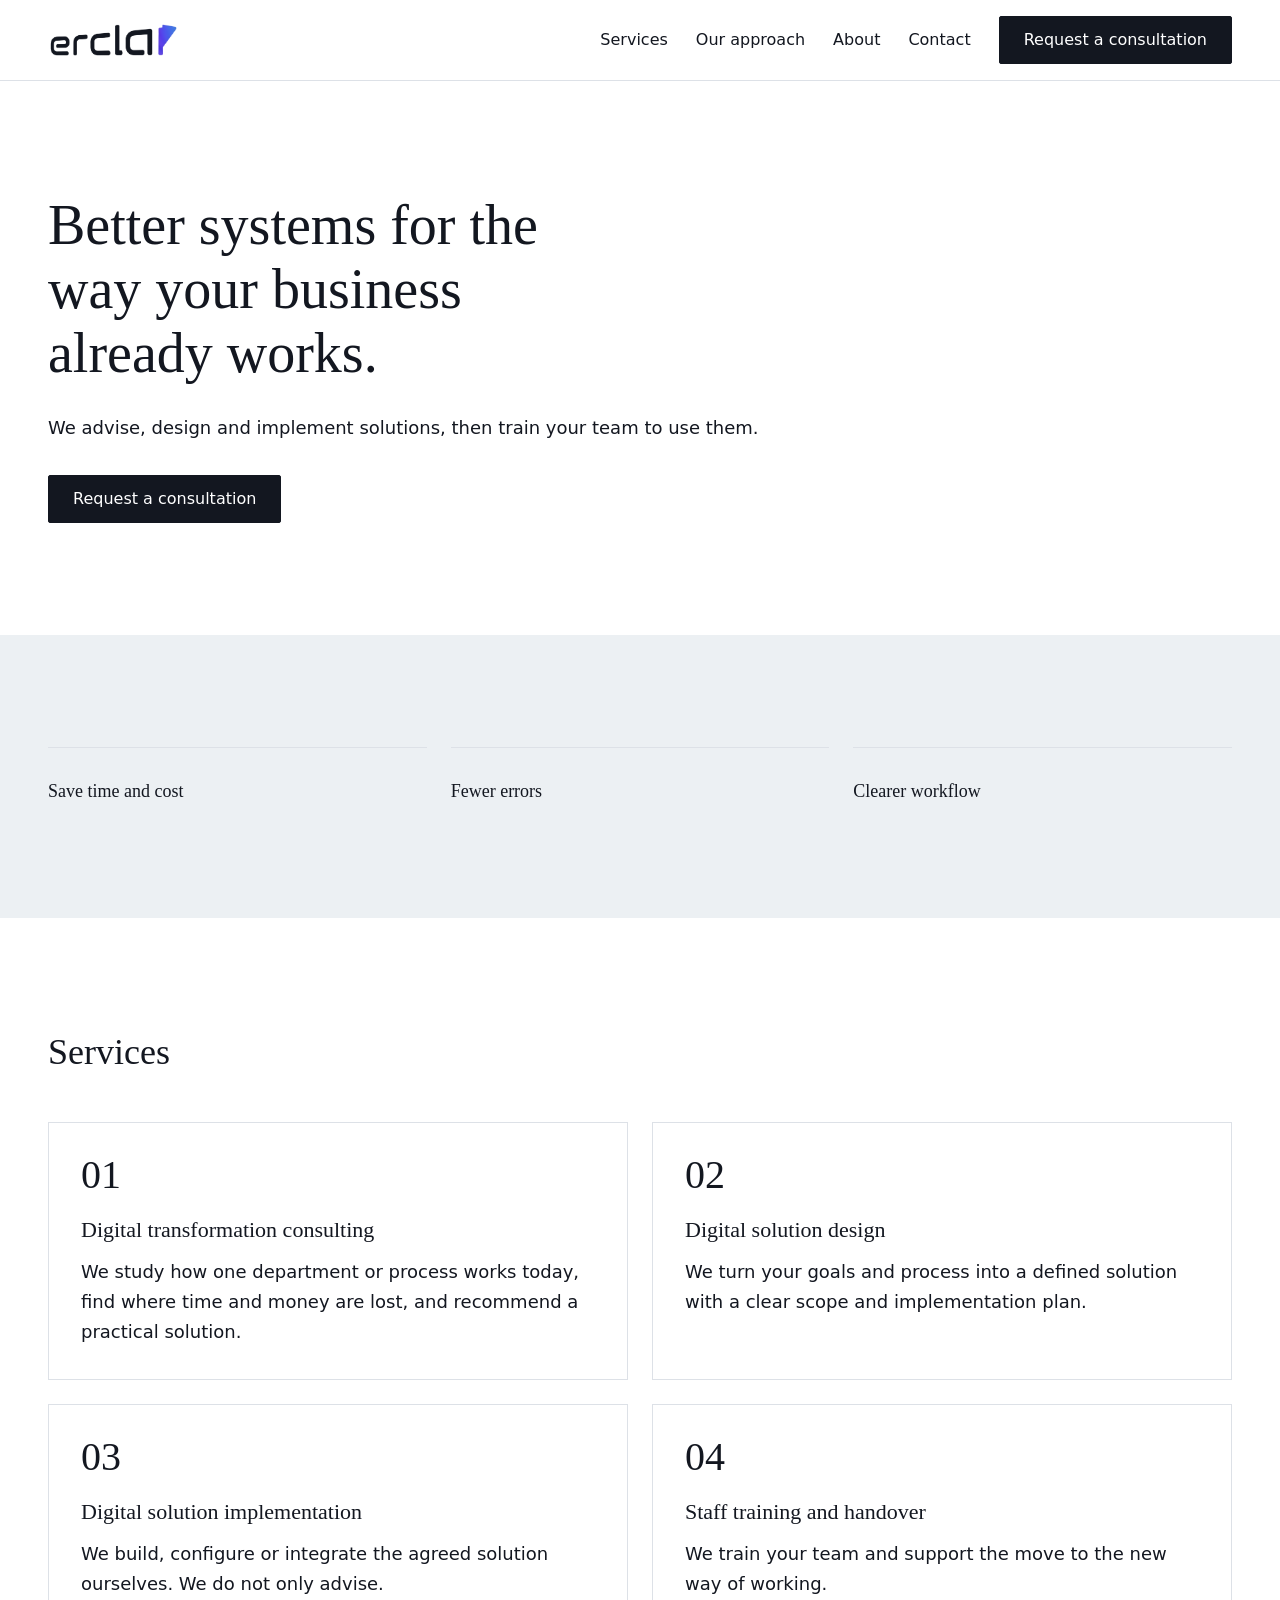
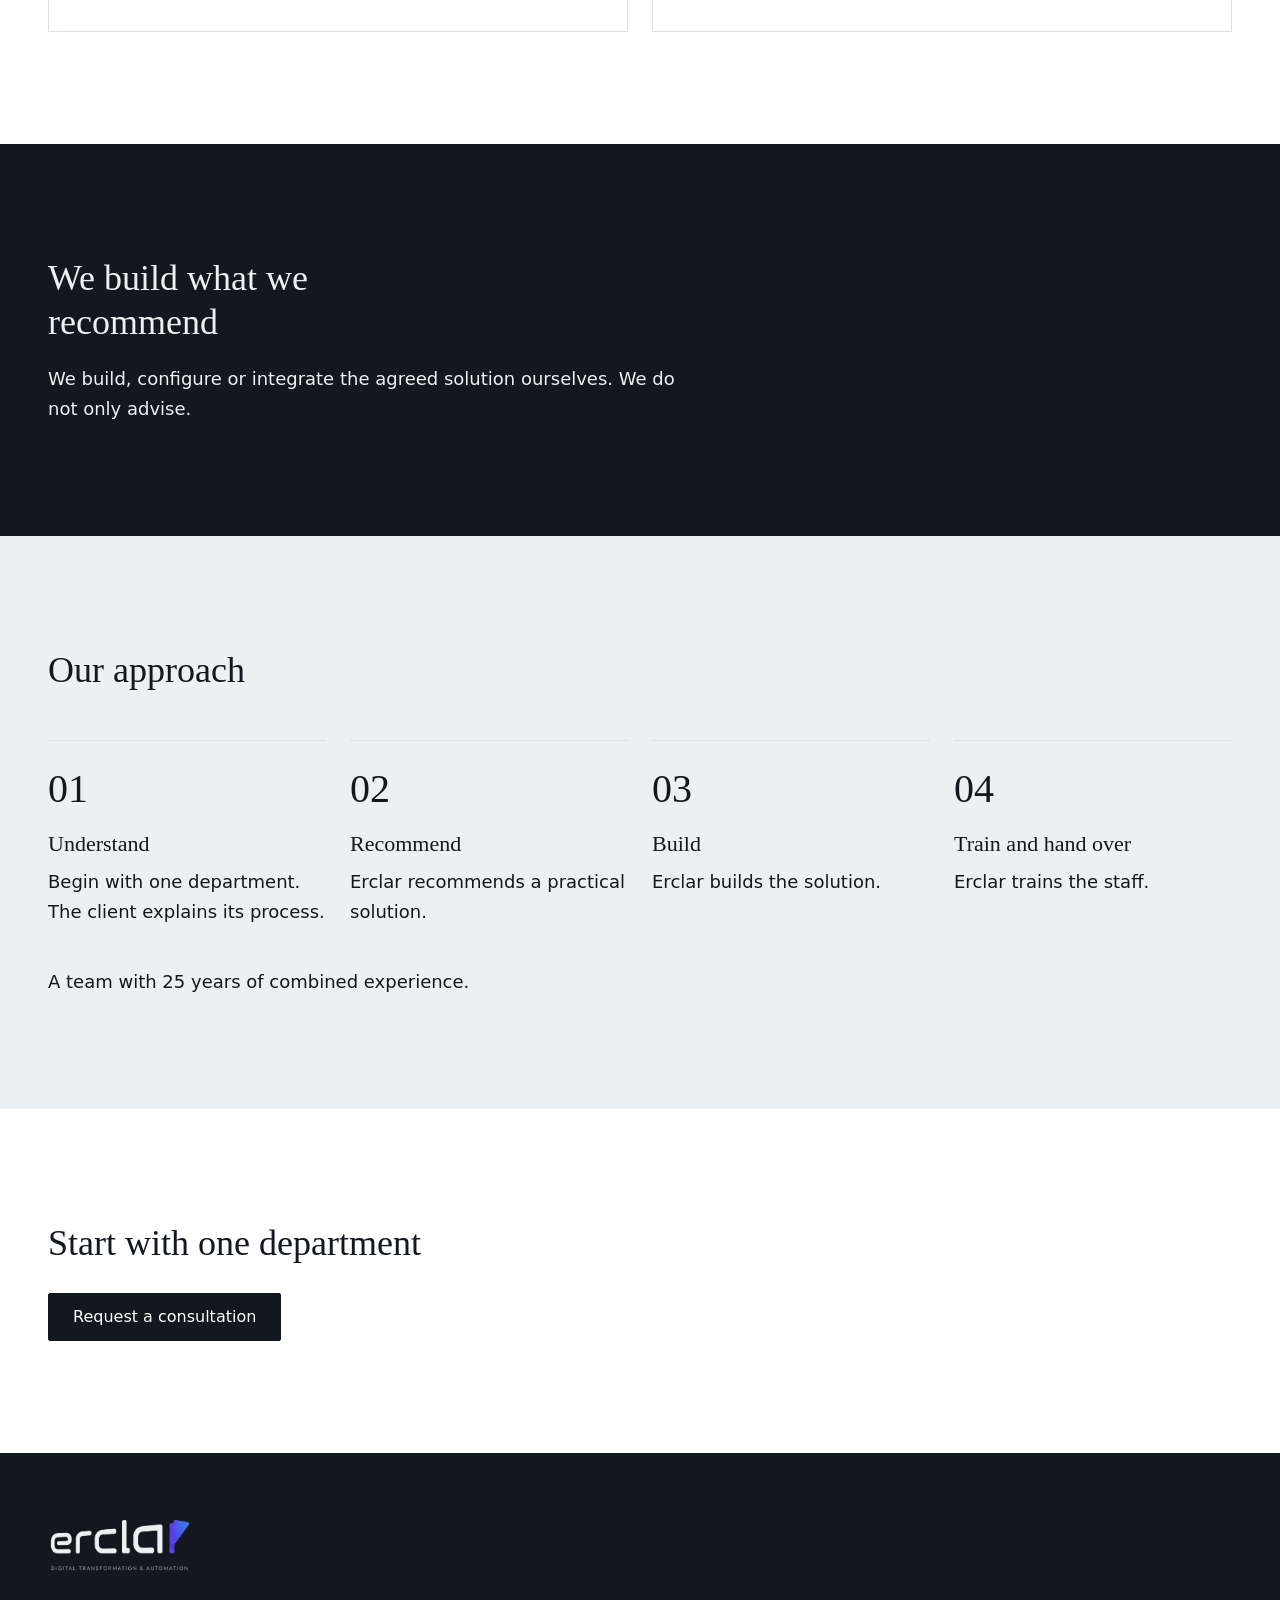
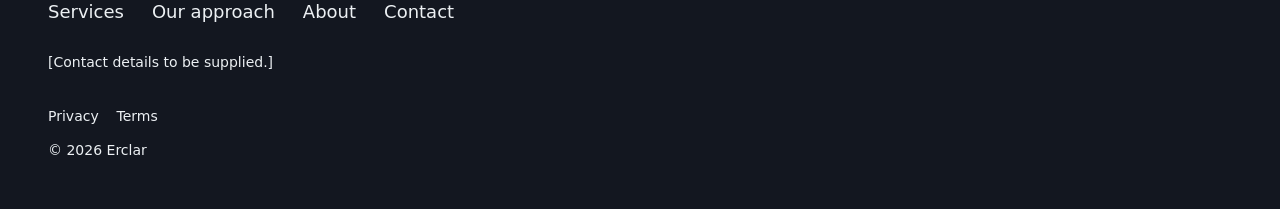
==== index.html @ d5913cd1 "Add files via upload" ====
<!DOCTYPE html>
<html lang="en">
<head>
<meta charset="utf-8">
<meta name="viewport" content="width=device-width, initial-scale=1">
<title>Erclar | Digital transformation</title>
<!-- PENDING: description wording is adapted from brief section 1. Vivian to approve. -->
<meta name="description" content="We advise, design and implement solutions, then train your team to use them.">
<link rel="icon" type="image/png" href="logos/erclar-symbol-on-light.png">
<link rel="stylesheet" href="styles.css">
</head>
<body>
<a class="skip" href="#main">Skip to content</a>

<header class="top">
  <div class="wrap">
    <a href="index.html"><img src="logos/erclar-logo-on-light.png" alt="Erclar"></a>
    <nav aria-label="Main">
      <a href="services.html">Services</a>
      <a href="approach.html">Our approach</a>
      <a href="about.html">About</a>
      <a href="contact.html">Contact</a>
      <a class="btn" href="contact.html">Request a consultation</a>
    </nav>
  </div>
</header>

<main id="main">

<section class="hero">
  <div class="wrap">
    <!-- PENDING APPROVAL: headline is draft option 1 from brief section 4. -->
    <h1>Better systems for the way your business already works.</h1>
    <!-- PENDING APPROVAL: supporting sentence adapted from brief section 1 (no copy supplied). -->
    <p>We advise, design and implement solutions, then train your team to use them.</p>
    <a class="btn" href="contact.html">Request a consultation</a>
  </div>
</section>

<section class="sec mist" aria-label="Benefits">
  <div class="wrap g12">
    <div class="stmt d4"><h2 class="t3">Save time and cost</h2></div>
    <div class="stmt d4"><h2 class="t3">Fewer errors</h2></div>
    <div class="stmt d4"><h2 class="t3">Clearer workflow</h2></div>
  </div>
</section>

<section class="sec" aria-labelledby="services-h">
  <div class="wrap">
    <h2 id="services-h">Services</h2>
    <div class="g12 rows cards">
      <article class="card t6 d6"><span class="num">01</span><h3>Digital transformation consulting</h3><p>We study how one department or process works today, find where time and money are lost, and recommend a practical solution.</p></article>
      <article class="card t6 d6"><span class="num">02</span><h3>Digital solution design</h3><p>We turn your goals and process into a defined solution with a clear scope and implementation plan.</p></article>
      <article class="card t6 d6"><span class="num">03</span><h3>Digital solution implementation</h3><p>We build, configure or integrate the agreed solution ourselves. We do not only advise.</p></article>
      <article class="card t6 d6"><span class="num">04</span><h3>Staff training and handover</h3><p>We train your team and support the move to the new way of working.</p></article>
    </div>
  </div>
</section>

<section class="sec dark band" aria-labelledby="build-h">
  <div class="wrap">
    <h2 id="build-h">We build what we recommend</h2>
    <p>We build, configure or integrate the agreed solution ourselves. We do not only advise.</p>
  </div>
</section>

<section class="sec mist" aria-labelledby="approach-h">
  <div class="wrap">
    <h2 id="approach-h">Our approach</h2>
    <!-- PENDING APPROVAL: step lines adapted from brief section 4 ("How Erclar works"). -->
    <div class="g12 steps">
      <div class="step t6 d3"><span class="num">01</span><h3>Understand</h3><p>Begin with one department. The client explains its process.</p></div>
      <div class="step t6 d3"><span class="num">02</span><h3>Recommend</h3><p>Erclar recommends a practical solution.</p></div>
      <div class="step t6 d3"><span class="num">03</span><h3>Build</h3><p>Erclar builds the solution.</p></div>
      <div class="step t6 d3"><span class="num">04</span><h3>Train and hand over</h3><p>Erclar trains the staff.</p></div>
    </div>
    <!-- PENDING VIVIAN'S CONFIRMATION (brief sections 3 and 9): draft uses the "combined" form.
         Alternative allowed form: "Our team averages 25 years of experience". Never state it as the company's age. -->
    <p class="team">A team with 25 years of combined experience.</p>
  </div>
</section>

<section class="sec" aria-labelledby="cta-h">
  <div class="wrap">
    <h2 id="cta-h" style="margin-bottom:28px">Start with one department</h2>
    <a class="btn" href="contact.html">Request a consultation</a>
  </div>
</section>

</main>

<footer class="foot">
  <div class="wrap">
    <img src="logos/erclar-logo-with-tagline-on-dark.png" alt="Erclar">
    <nav aria-label="Footer">
      <a href="services.html">Services</a>
      <a href="approach.html">Our approach</a>
      <a href="about.html">About</a>
      <a href="contact.html">Contact</a>
    </nav>
    <p class="small">[Contact details to be supplied.]</p>
    <div class="legal small">
      <a href="privacy.html">Privacy</a> &nbsp;&nbsp; <a href="terms.html">Terms</a>
      <p style="margin-top:12px">&copy; 2026 Erclar</p>
    </div>
  </div>
</footer>

</body>
</html>
---- styles.css ----
/* Erclar website. Controlling document: Website Design Brief, 17 Oct 2026.
   Fonts are self-hosted: place the two font files in /fonts (pending dependency): .woff2 preferred, .ttf accepted.
   Breakpoint: the brief gives no pixel breakpoint. 900px is an assumption. */
@font-face{font-family:"Source Serif 4";src:url("fonts/SourceSerif4-Variable.woff2") format("woff2"),url("fonts/SourceSerif4-Variable.ttf") format("truetype");font-weight:200 900;font-display:swap}
@font-face{font-family:"Inter";src:url("fonts/Inter-Variable.woff2") format("woff2"),url("fonts/Inter-Variable.ttf") format("truetype");font-weight:100 900;font-display:swap}

:root{
  --white:#FFFFFF;--navy:#131720;--mist:#ECF0F3;--violet:#5C44E8;--line:#DDE1E7;
  --serif:"Source Serif 4",Georgia,"Times New Roman",serif;
  --sans:"Inter",system-ui,-apple-system,"Segoe UI",Arial,sans-serif;
  --margin:24px;--space:64px;--gutter:24px;
}
@media(min-width:900px){:root{--margin:48px;--space:112px}}

*{box-sizing:border-box}
body{margin:0;background:var(--white);color:var(--navy);font:400 17px/28px var(--sans)}
@media(min-width:900px){body{font-size:18px;line-height:30px}}
img{max-width:100%;display:block}
a{color:var(--violet)}
:focus-visible{outline:2px solid var(--violet);outline-offset:2px}
.dark :focus-visible,.foot :focus-visible{outline-color:#fff}
.skip{position:absolute;left:-999px;top:8px;background:var(--navy);color:#fff;padding:12px 16px}
.skip:focus{left:8px;z-index:10}

/* 1200px content width plus side margins */
.wrap{max-width:calc(1200px + 2*var(--margin));margin:0 auto;padding:0 var(--margin)}
.sec{padding:var(--space) 0}
.mist{background:var(--mist)}
.dark{background:var(--navy);color:var(--mist)}

h1,h2,h3,.t3{font-family:var(--serif);font-weight:400;margin:0;color:inherit}
h1{font-size:36px;line-height:44px}
h2{font-size:28px;line-height:36px}
h3,.t3{font-size:20px;line-height:28px}
@media(min-width:900px){h1{font-size:56px;line-height:64px}h2{font-size:36px;line-height:44px}h3,.t3{font-size:22px;line-height:30px}}
p{margin:0 0 16px;max-width:68ch}
.eyebrow{font:500 12px/20px var(--sans);letter-spacing:.16em;text-transform:uppercase;margin:0 0 20px}
@media(min-width:900px){.eyebrow{font-size:13px}}
.small{font-size:14px;line-height:22px}

/* Buttons: navy fill, white text, Inter Medium 16px, 48px high, 2px radius, violet on hover */
.btn{display:inline-flex;align-items:center;justify-content:center;height:48px;padding:0 24px;border-radius:2px;
  font:500 16px/1 var(--sans);text-decoration:none;background:var(--navy);color:#fff;border:1px solid var(--navy);
  transition:background-color .15s,border-color .15s}
.btn:hover{background:var(--violet);border-color:var(--violet)}
.btn.alt{background:transparent;color:var(--navy)}
.btn.alt:hover{border-color:var(--violet);color:var(--violet)}

/* Header */
.top{background:var(--white);border-bottom:1px solid var(--line)}
.top .wrap{display:flex;flex-wrap:wrap;align-items:center;justify-content:space-between;gap:12px 32px;padding-top:16px;padding-bottom:16px}
.top img{height:36px;width:auto}
.top nav{display:flex;flex-wrap:wrap;gap:8px 28px;align-items:center}
.top nav a:not(.btn){color:var(--navy);text-decoration:none;font:500 16px/24px var(--sans);padding:8px 0;transition:color .15s}
.top nav a:not(.btn):hover{color:var(--violet)}
@media(max-width:899px){.top nav{order:3;width:100%}}

/* Twelve column grid */
.g12{display:grid;grid-template-columns:repeat(12,minmax(0,1fr));column-gap:var(--gutter)}
.g12>*{grid-column:span 12}
@media(min-width:700px){.g12>.t6{grid-column:span 6}}
@media(min-width:900px){.g12>.d3{grid-column:span 3}.g12>.d4{grid-column:span 4}.g12>.d6{grid-column:span 6}}
.g12.rows{row-gap:var(--gutter)}

.hero{padding:var(--space) 0}
.hero h1{max-width:18ch;margin-bottom:28px}
.hero p{margin-bottom:32px}

.stmt{padding:28px 0 0;border-top:1px solid var(--line)}
.stmt h2{font-size:inherit}
.cards{margin-top:48px}
.card{background:var(--white);border:1px solid var(--line);padding:32px}
.card .num,.step .num{font:400 40px/1 var(--serif);display:block;margin-bottom:20px}
.card h3{margin-bottom:12px}
.card p{margin:0}
.steps{margin-top:48px}
.step{padding:28px 0 0;border-top:1px solid var(--line)}
.step h3{margin-bottom:8px}
.step p{margin:0}
.band h2{max-width:20ch;margin-bottom:20px}
.band p{max-width:56ch;margin:0}
.note{opacity:.7;margin-top:40px}
.team{margin:40px 0 0}

.foot{background:var(--navy);color:var(--mist);padding:64px 0 32px}
.foot img{height:56px;width:auto;margin-bottom:24px}
.foot nav{display:flex;flex-wrap:wrap;gap:8px 28px;margin-bottom:24px}
.foot a{color:var(--mist);text-decoration:none;transition:color .15s}
.foot a:hover{color:#fff;text-decoration:underline}
.foot p{max-width:none}
.foot .legal{margin-top:32px}

/* Quiet motion: one fade on load, 300ms. All motion off for reduced-motion visitors. */
@keyframes fade{from{opacity:0}to{opacity:1}}
main{animation:fade .3s ease-out both}
@media(prefers-reduced-motion:reduce){main{animation:none}*{transition:none!important}}
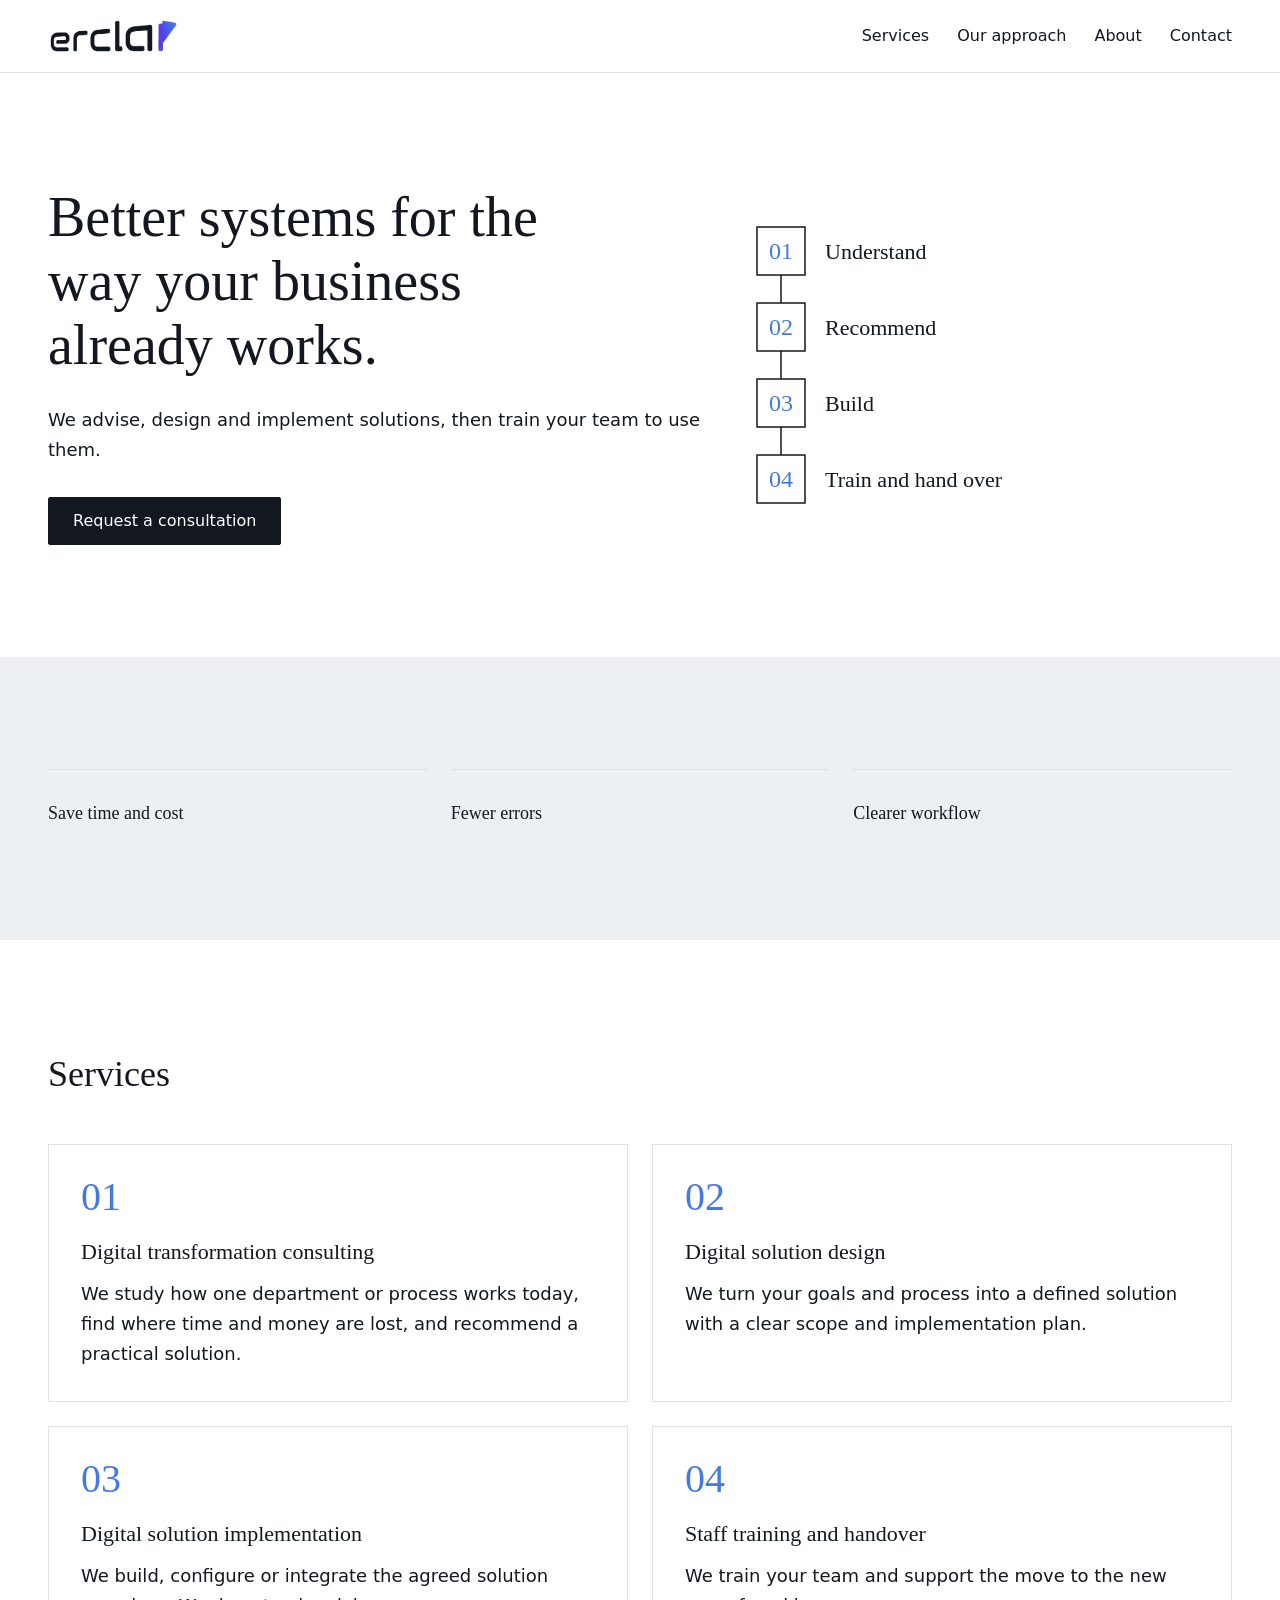
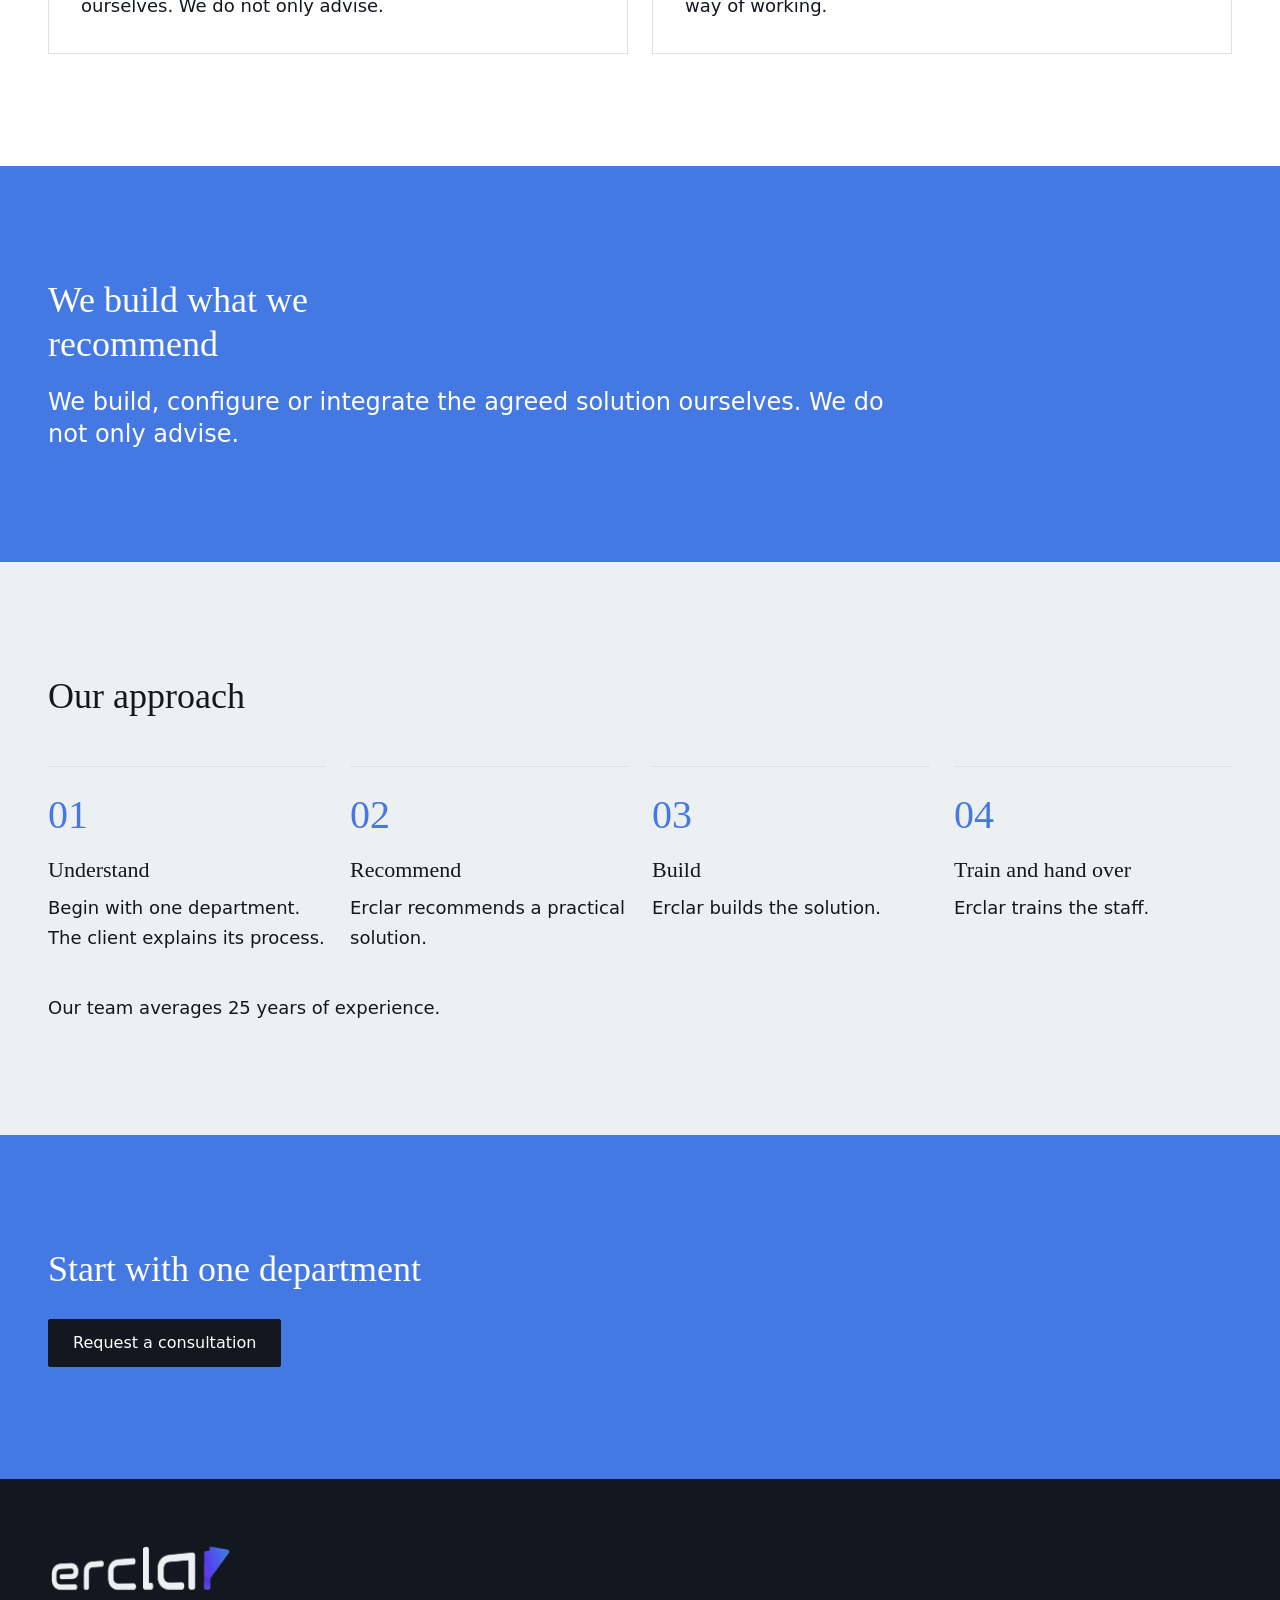
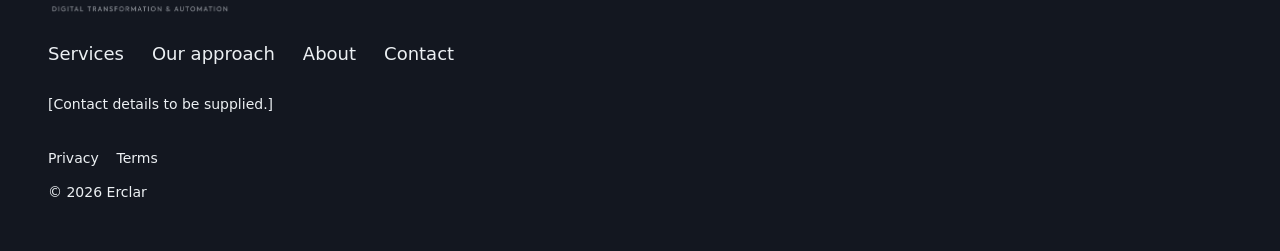
==== commit 11421291: "Add files via upload" ====
--- a/index.html
+++ b/index.html
@@ -20,7 +20,6 @@
       <a href="approach.html">Our approach</a>
       <a href="about.html">About</a>
       <a href="contact.html">Contact</a>
-      <a class="btn" href="contact.html">Request a consultation</a>
     </nav>
   </div>
 </header>
@@ -28,12 +27,15 @@
 <main id="main">
 
 <section class="hero">
-  <div class="wrap">
+  <div class="wrap g12"><div class="d7">
     <!-- PENDING APPROVAL: headline is draft option 1 from brief section 4. -->
     <h1>Better systems for the way your business already works.</h1>
     <!-- PENDING APPROVAL: supporting sentence adapted from brief section 1 (no copy supplied). -->
     <p>We advise, design and implement solutions, then train your team to use them.</p>
     <a class="btn" href="contact.html">Request a consultation</a>
+    </div>
+    <!-- Thin single-weight navy line diagram of the four steps (brief section 7 allows line graphics in navy; no characters, no effects). -->
+    <div class="d5"><svg class="dia" viewBox="0 0 360 300" role="img" aria-label="The four steps: Understand, Recommend, Build, Train and hand over" xmlns="http://www.w3.org/2000/svg"><g aria-hidden="true"><rect x="4" y="12" width="48" height="48" fill="none" stroke="#131720" stroke-width="1.5"/><text x="28" y="44" text-anchor="middle" font-size="24" fill="#4478E2">01</text><text x="72" y="44" font-size="22" fill="#131720">Understand</text><line x1="28" y1="60" x2="28" y2="88" stroke="#131720" stroke-width="1.5"/><rect x="4" y="88" width="48" height="48" fill="none" stroke="#131720" stroke-width="1.5"/><text x="28" y="120" text-anchor="middle" font-size="24" fill="#4478E2">02</text><text x="72" y="120" font-size="22" fill="#131720">Recommend</text><line x1="28" y1="136" x2="28" y2="164" stroke="#131720" stroke-width="1.5"/><rect x="4" y="164" width="48" height="48" fill="none" stroke="#131720" stroke-width="1.5"/><text x="28" y="196" text-anchor="middle" font-size="24" fill="#4478E2">03</text><text x="72" y="196" font-size="22" fill="#131720">Build</text><line x1="28" y1="212" x2="28" y2="240" stroke="#131720" stroke-width="1.5"/><rect x="4" y="240" width="48" height="48" fill="none" stroke="#131720" stroke-width="1.5"/><text x="28" y="272" text-anchor="middle" font-size="24" fill="#4478E2">04</text><text x="72" y="272" font-size="22" fill="#131720">Train and hand over</text></g></svg></div>
   </div>
 </section>
 
@@ -74,13 +76,12 @@
       <div class="step t6 d3"><span class="num">03</span><h3>Build</h3><p>Erclar builds the solution.</p></div>
       <div class="step t6 d3"><span class="num">04</span><h3>Train and hand over</h3><p>Erclar trains the staff.</p></div>
     </div>
-    <!-- PENDING VIVIAN'S CONFIRMATION (brief sections 3 and 9): draft uses the "combined" form.
-         Alternative allowed form: "Our team averages 25 years of experience". Never state it as the company's age. -->
-    <p class="team">A team with 25 years of combined experience.</p>
+    <!-- CONFIRMED in Vivian's feedback: the "average" form from brief section 3. Never state it as the company's age. -->
+    <p class="team">Our team averages 25 years of experience.</p>
   </div>
 </section>
 
-<section class="sec" aria-labelledby="cta-h">
+<section class="sec blue" aria-labelledby="cta-h">
   <div class="wrap">
     <h2 id="cta-h" style="margin-bottom:28px">Start with one department</h2>
     <a class="btn" href="contact.html">Request a consultation</a>
--- a/styles.css
+++ b/styles.css
@@ -83,7 +83,7 @@
 .team{margin:40px 0 0}
 
 .foot{background:var(--navy);color:var(--mist);padding:64px 0 32px}
-.foot img{height:56px;width:auto;margin-bottom:24px}
+.foot img{height:72px;width:auto;margin-bottom:24px}
 .foot nav{display:flex;flex-wrap:wrap;gap:8px 28px;margin-bottom:24px}
 .foot a{color:var(--mist);text-decoration:none;transition:color .15s}
 .foot a:hover{color:#fff;text-decoration:underline}
@@ -94,3 +94,44 @@
 @keyframes fade{from{opacity:0}to{opacity:1}}
 main{animation:fade .3s ease-out both}
 @media(prefers-reduced-motion:reduce){main{animation:none}*{transition:none!important}}
+
+/* ---- Inner pages (added after the Home page; nothing above this line was changed) ---- */
+@media(min-width:900px){.g12>.d8{grid-column:span 8}}
+.phead{padding:var(--space) 0}
+.phead h1{margin-bottom:24px}
+.phead p{margin:0}
+.big{font:400 40px/1 var(--serif);display:block;margin-bottom:16px}
+.part{border-top:1px solid var(--line);padding:24px 0 0;margin:0 0 24px}
+.part h3{margin-bottom:8px}
+.part p{margin:0}
+.pend{opacity:.7}
+.cta-only{padding:var(--space) 0}
+.band .pend{opacity:1}
+.band p+p{margin-top:8px}
+.photo{border:1px solid var(--line);background:var(--white);padding:32px;max-width:480px}
+.legal-text{max-width:68ch}
+
+/* Form */
+.field{margin-bottom:24px}
+.field label{display:block;font:500 16px/24px var(--sans);margin-bottom:8px}
+.field input,.field select,.field textarea{display:block;width:100%;height:48px;padding:0 12px;border:1px solid var(--line);border-radius:2px;
+  font:400 16px/24px var(--sans);color:var(--navy);background:var(--white)}
+.field textarea{height:auto;min-height:144px;padding:12px;resize:vertical}
+.field input:focus,.field select:focus,.field textarea:focus{outline:2px solid var(--violet);outline-offset:0}
+.field [aria-invalid="true"]{border-width:2px}
+.err{margin:8px 0 0;font:500 14px/22px var(--sans)}
+.formnote{margin:0 0 24px}
+.notice{margin:24px 0 0;border:1px solid var(--line);padding:16px}
+form{max-width:640px}
+
+/* ---- Feedback round 1: more company blue, process diagram ---- */
+:root{--blue:#4478E2}
+.dark.band{background:var(--blue);color:#fff}
+.band p{font-size:24px;line-height:32px}
+.blue{background:var(--blue);color:#fff}
+.blue :focus-visible,.band :focus-visible{outline-color:#fff}
+.card .num,.step .num,.big{color:var(--blue)}
+@media(min-width:900px){.g12>.d5{grid-column:span 5}.g12>.d7{grid-column:span 7}}
+.hero .g12{align-items:center;row-gap:48px}
+.dia{display:block;width:100%;max-width:360px;height:auto}
+.dia text{font-family:var(--serif)}
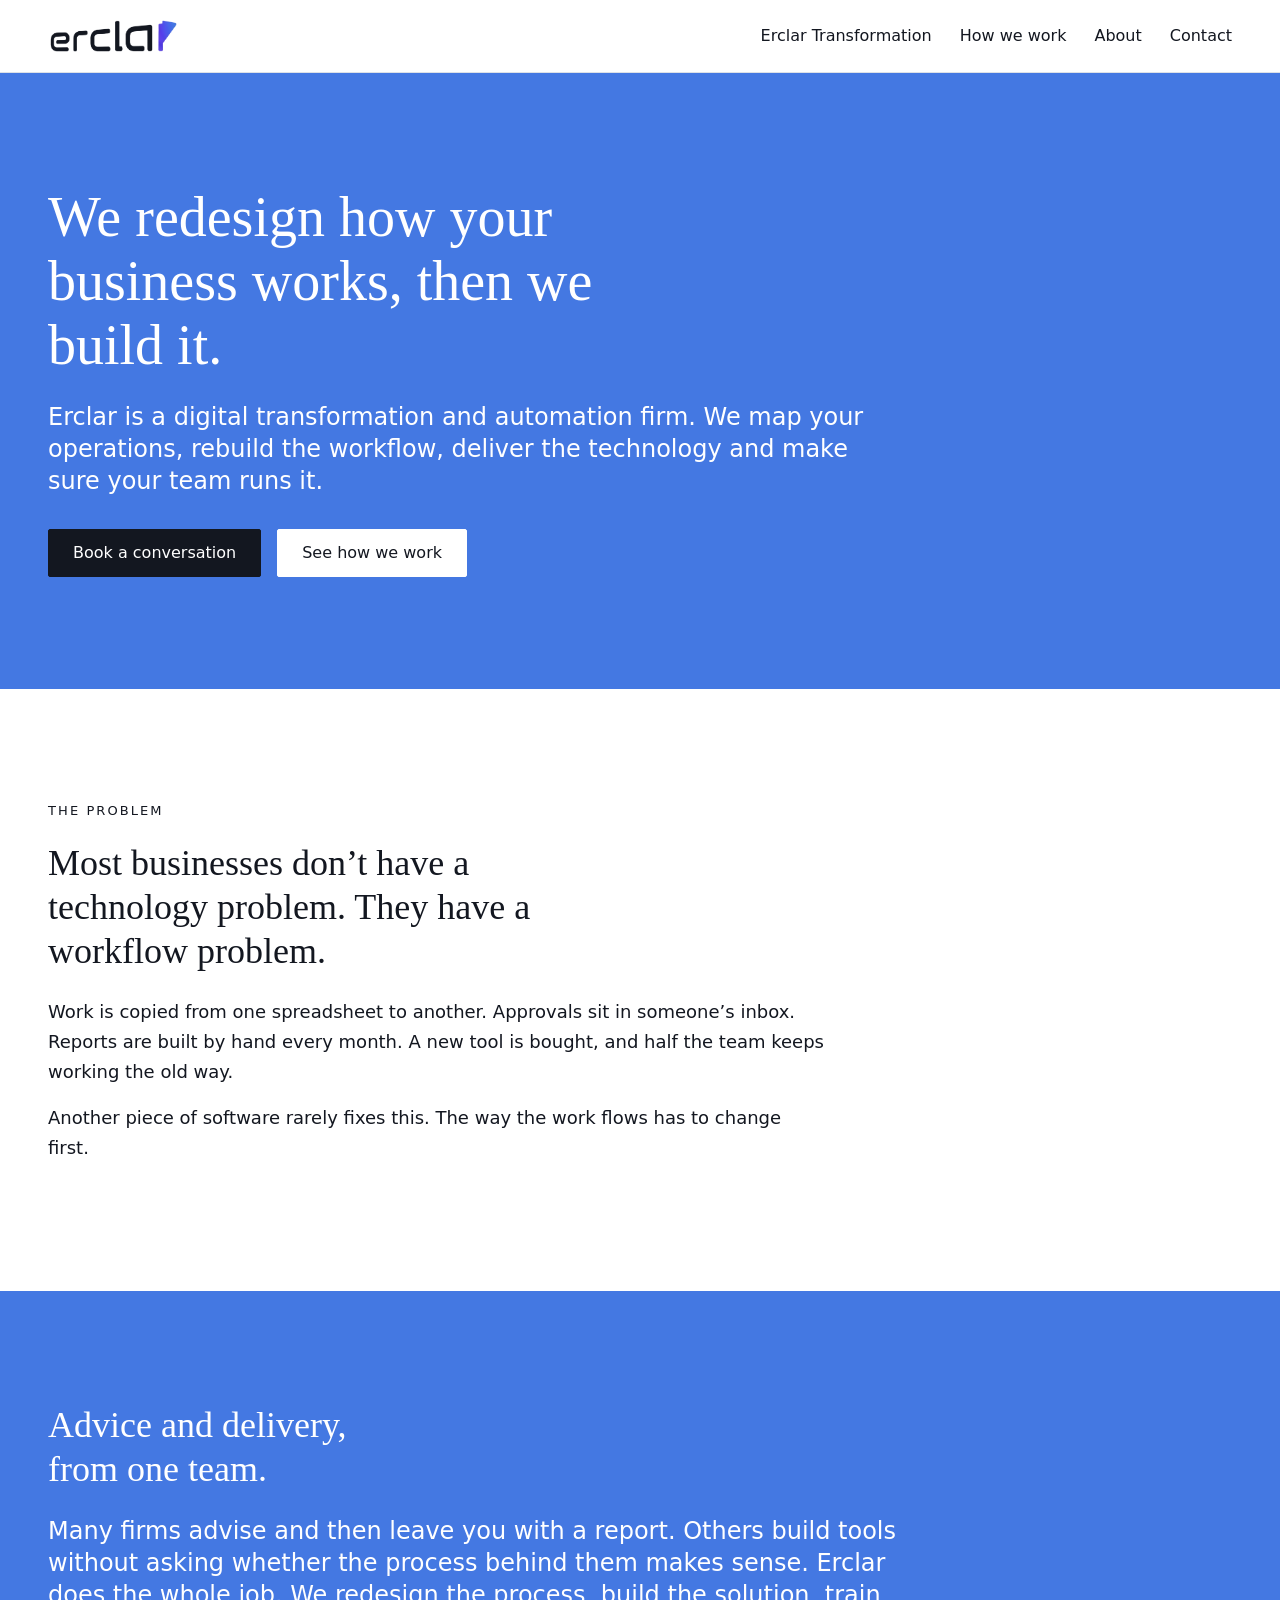
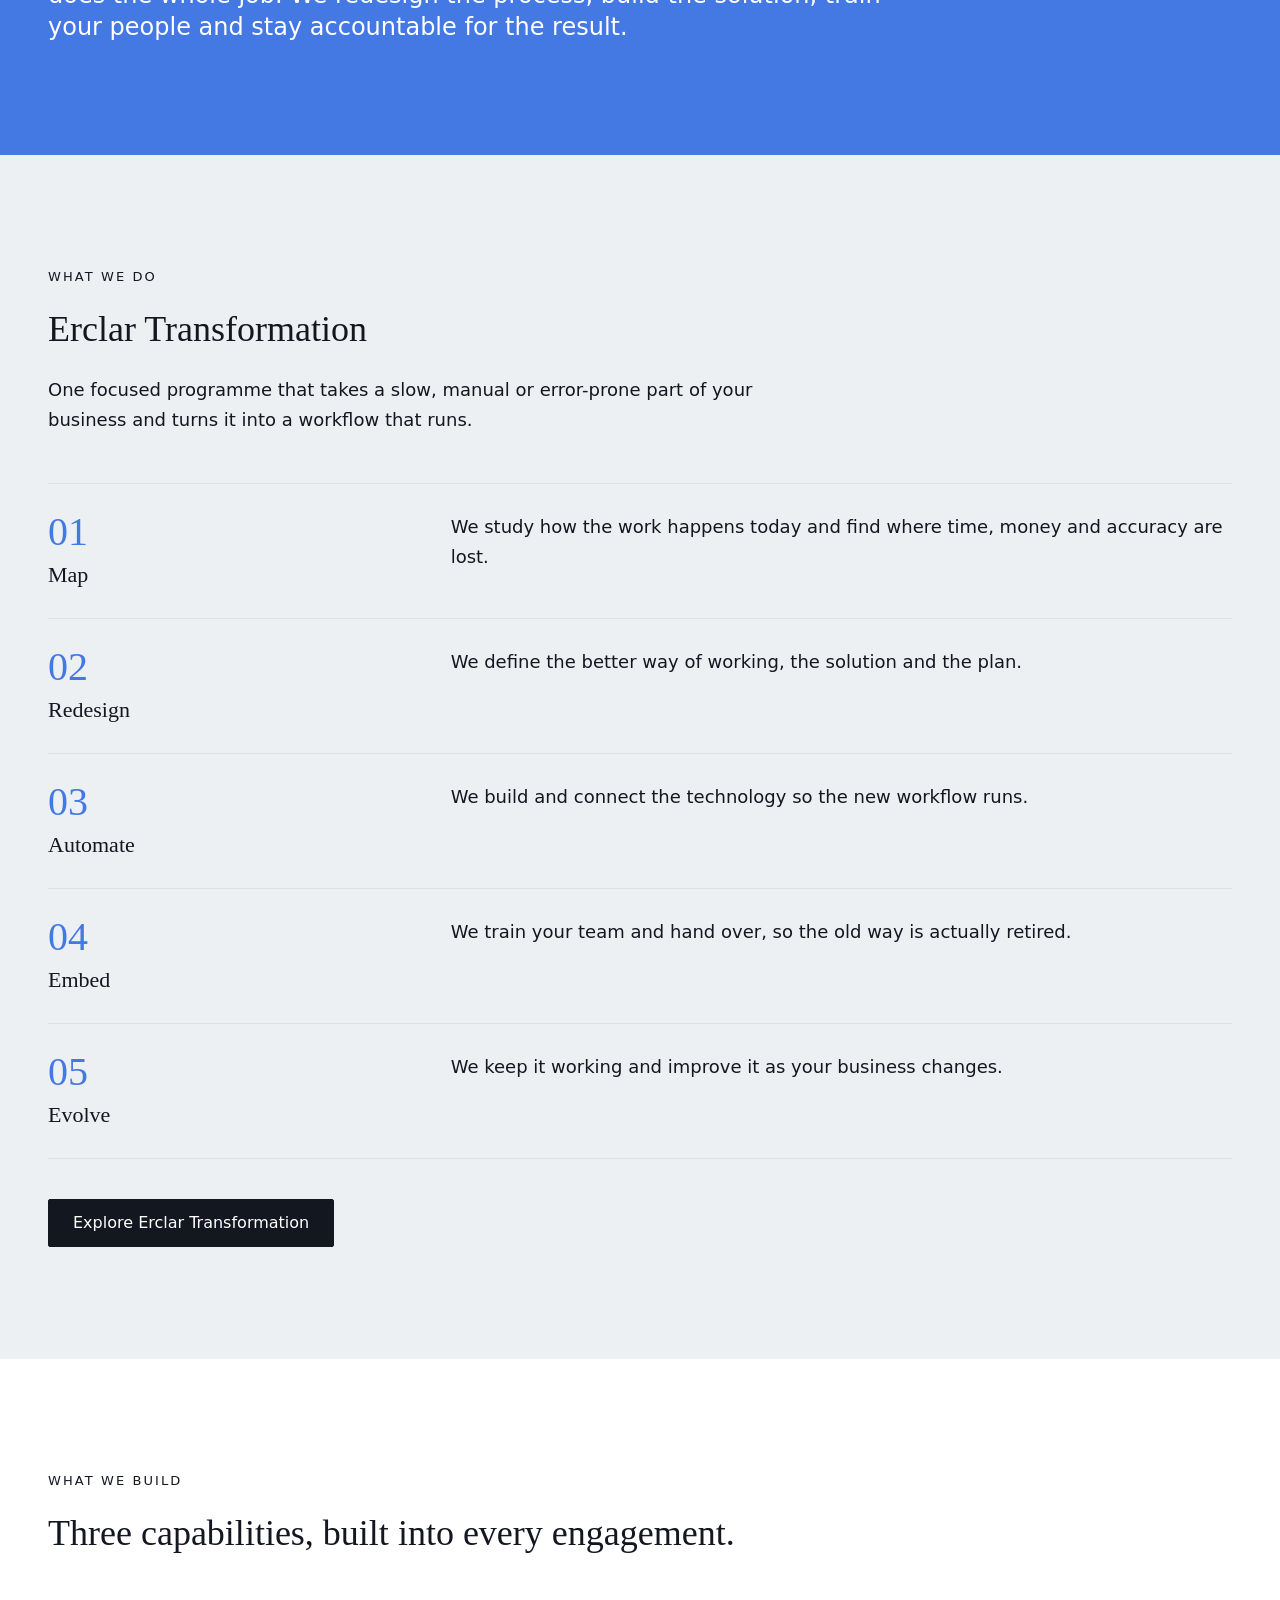
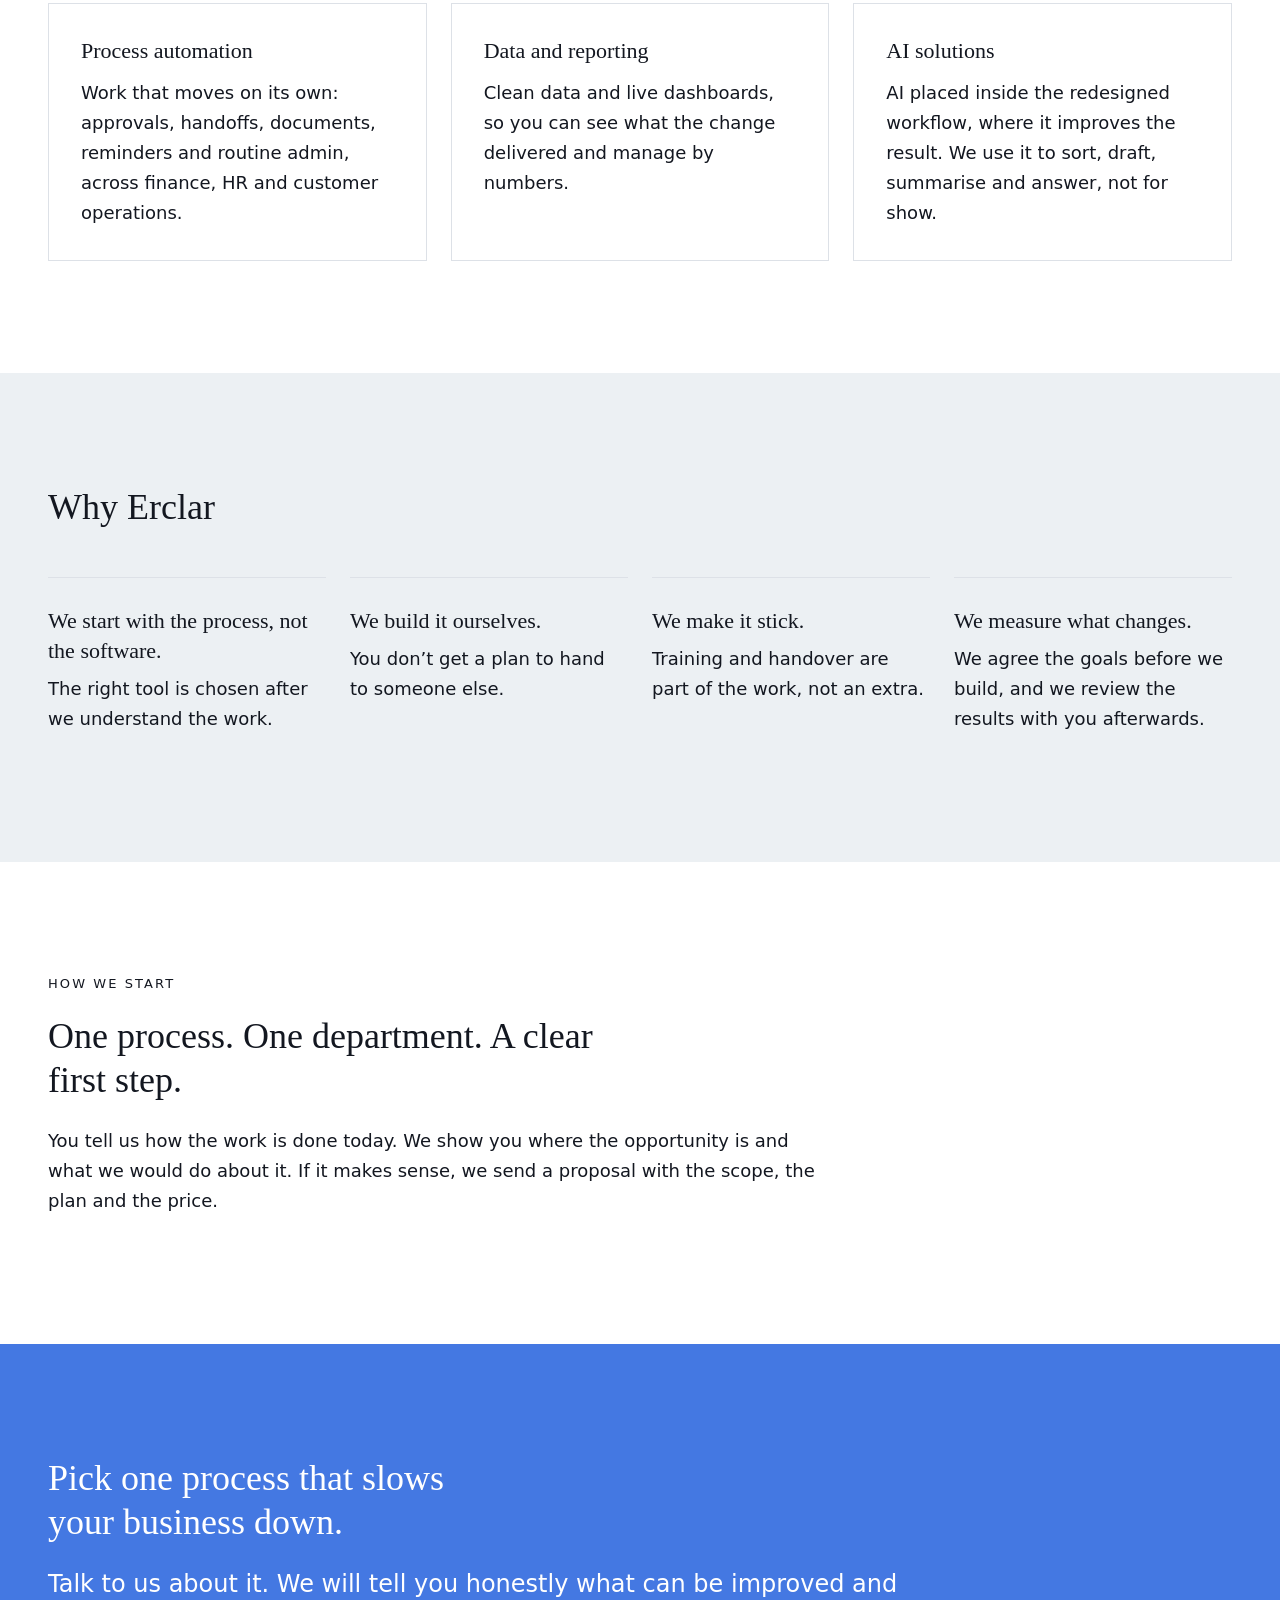
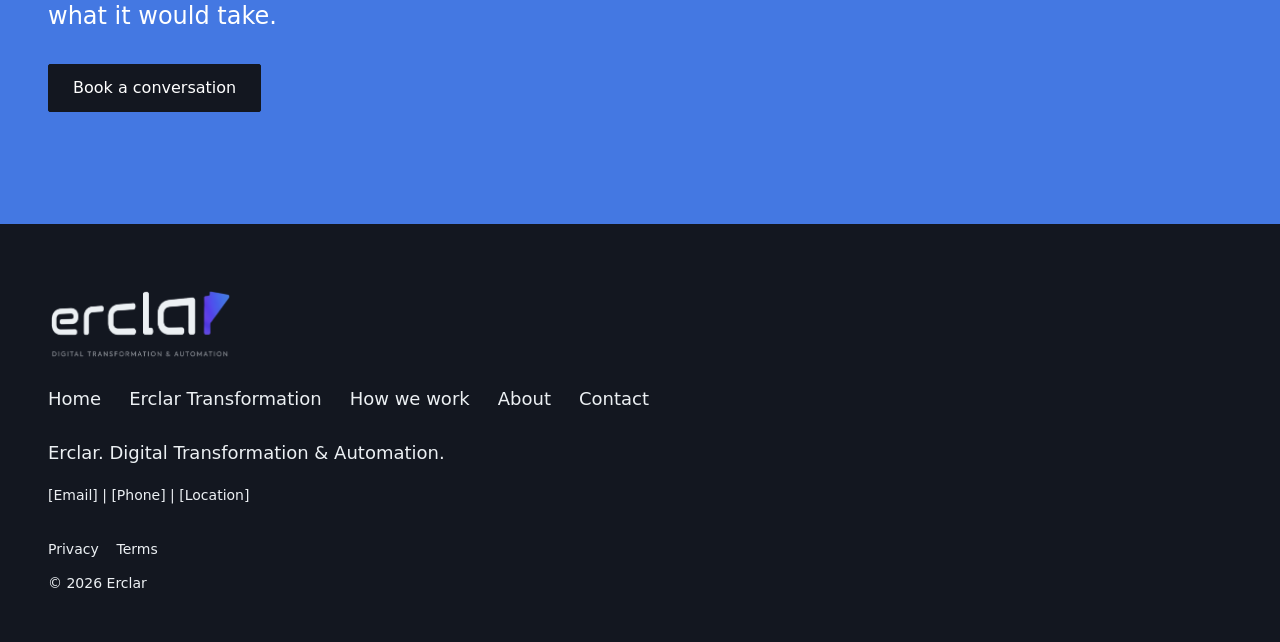
==== commit 4e04ffb8: "Add files via upload" ====
--- a/index.html
+++ b/index.html
@@ -1,11 +1,10 @@
 <!DOCTYPE html>
-<html lang="en">
+<html lang="en-GB">
 <head>
 <meta charset="utf-8">
 <meta name="viewport" content="width=device-width, initial-scale=1">
-<title>Erclar | Digital transformation</title>
-<!-- PENDING: description wording is adapted from brief section 1. Vivian to approve. -->
-<meta name="description" content="We advise, design and implement solutions, then train your team to use them.">
+<title>Erclar | Digital Transformation &amp; Automation</title>
+<meta name="description" content="Erclar redesigns how your business works, then builds it. Process automation, data and reporting, and AI solutions, delivered and handed over to your team.">
 <link rel="icon" type="image/png" href="logos/erclar-symbol-on-light.png">
 <link rel="stylesheet" href="styles.css">
 </head>
@@ -16,8 +15,8 @@
   <div class="wrap">
     <a href="index.html"><img src="logos/erclar-logo-on-light.png" alt="Erclar"></a>
     <nav aria-label="Main">
-      <a href="services.html">Services</a>
-      <a href="approach.html">Our approach</a>
+      <a href="transformation.html">Erclar Transformation</a>
+      <a href="how-we-work.html">How we work</a>
       <a href="about.html">About</a>
       <a href="contact.html">Contact</a>
     </nav>
@@ -26,65 +25,88 @@
 
 <main id="main">
 
-<section class="hero">
-  <div class="wrap g12"><div class="d7">
-    <!-- PENDING APPROVAL: headline is draft option 1 from brief section 4. -->
-    <h1>Better systems for the way your business already works.</h1>
-    <!-- PENDING APPROVAL: supporting sentence adapted from brief section 1 (no copy supplied). -->
-    <p>We advise, design and implement solutions, then train your team to use them.</p>
-    <a class="btn" href="contact.html">Request a consultation</a>
-    </div>
-    <!-- Thin single-weight navy line diagram of the four steps (brief section 7 allows line graphics in navy; no characters, no effects). -->
-    <div class="d5"><svg class="dia" viewBox="0 0 360 300" role="img" aria-label="The four steps: Understand, Recommend, Build, Train and hand over" xmlns="http://www.w3.org/2000/svg"><g aria-hidden="true"><rect x="4" y="12" width="48" height="48" fill="none" stroke="#131720" stroke-width="1.5"/><text x="28" y="44" text-anchor="middle" font-size="24" fill="#4478E2">01</text><text x="72" y="44" font-size="22" fill="#131720">Understand</text><line x1="28" y1="60" x2="28" y2="88" stroke="#131720" stroke-width="1.5"/><rect x="4" y="88" width="48" height="48" fill="none" stroke="#131720" stroke-width="1.5"/><text x="28" y="120" text-anchor="middle" font-size="24" fill="#4478E2">02</text><text x="72" y="120" font-size="22" fill="#131720">Recommend</text><line x1="28" y1="136" x2="28" y2="164" stroke="#131720" stroke-width="1.5"/><rect x="4" y="164" width="48" height="48" fill="none" stroke="#131720" stroke-width="1.5"/><text x="28" y="196" text-anchor="middle" font-size="24" fill="#4478E2">03</text><text x="72" y="196" font-size="22" fill="#131720">Build</text><line x1="28" y1="212" x2="28" y2="240" stroke="#131720" stroke-width="1.5"/><rect x="4" y="240" width="48" height="48" fill="none" stroke="#131720" stroke-width="1.5"/><text x="28" y="272" text-anchor="middle" font-size="24" fill="#4478E2">04</text><text x="72" y="272" font-size="22" fill="#131720">Train and hand over</text></g></svg></div>
-  </div>
-</section>
+<!-- Copy source: "Erclar website copy v1.0, October 2026", section 1 Homepage. -->
 
-<section class="sec mist" aria-label="Benefits">
-  <div class="wrap g12">
-    <div class="stmt d4"><h2 class="t3">Save time and cost</h2></div>
-    <div class="stmt d4"><h2 class="t3">Fewer errors</h2></div>
-    <div class="stmt d4"><h2 class="t3">Clearer workflow</h2></div>
-  </div>
-</section>
-
-<section class="sec" aria-labelledby="services-h">
+<section class="hero blue" aria-label="Introduction">
   <div class="wrap">
-    <h2 id="services-h">Services</h2>
-    <div class="g12 rows cards">
-      <article class="card t6 d6"><span class="num">01</span><h3>Digital transformation consulting</h3><p>We study how one department or process works today, find where time and money are lost, and recommend a practical solution.</p></article>
-      <article class="card t6 d6"><span class="num">02</span><h3>Digital solution design</h3><p>We turn your goals and process into a defined solution with a clear scope and implementation plan.</p></article>
-      <article class="card t6 d6"><span class="num">03</span><h3>Digital solution implementation</h3><p>We build, configure or integrate the agreed solution ourselves. We do not only advise.</p></article>
-      <article class="card t6 d6"><span class="num">04</span><h3>Staff training and handover</h3><p>We train your team and support the move to the new way of working.</p></article>
+    <h1>We redesign how your business works, then we build it.</h1>
+    <p>Erclar is a digital transformation and automation firm. We map your operations, rebuild the workflow, deliver the technology and make sure your team runs it.</p>
+    <div class="actions">
+      <a class="btn" href="contact.html">Book a conversation</a>
+      <a class="btn alt" href="how-we-work.html">See how we work</a>
     </div>
   </div>
 </section>
 
-<section class="sec dark band" aria-labelledby="build-h">
+<section class="sec" aria-labelledby="problem-h">
   <div class="wrap">
-    <h2 id="build-h">We build what we recommend</h2>
-    <p>We build, configure or integrate the agreed solution ourselves. We do not only advise.</p>
+    <p class="eyebrow">The problem</p>
+    <h2 class="lead-h" id="problem-h">Most businesses don’t have a technology problem. They have a workflow problem.</h2>
+    <p>Work is copied from one spreadsheet to another. Approvals sit in someone’s inbox. Reports are built by hand every month. A new tool is bought, and half the team keeps working the old way.</p>
+    <p>Another piece of software rarely fixes this. The way the work flows has to change first.</p>
   </div>
 </section>
 
-<section class="sec mist" aria-labelledby="approach-h">
+<section class="sec dark band" aria-labelledby="diff-h">
   <div class="wrap">
-    <h2 id="approach-h">Our approach</h2>
-    <!-- PENDING APPROVAL: step lines adapted from brief section 4 ("How Erclar works"). -->
-    <div class="g12 steps">
-      <div class="step t6 d3"><span class="num">01</span><h3>Understand</h3><p>Begin with one department. The client explains its process.</p></div>
-      <div class="step t6 d3"><span class="num">02</span><h3>Recommend</h3><p>Erclar recommends a practical solution.</p></div>
-      <div class="step t6 d3"><span class="num">03</span><h3>Build</h3><p>Erclar builds the solution.</p></div>
-      <div class="step t6 d3"><span class="num">04</span><h3>Train and hand over</h3><p>Erclar trains the staff.</p></div>
+    <h2 id="diff-h">Advice and delivery, from one team.</h2>
+    <p>Many firms advise and then leave you with a report. Others build tools without asking whether the process behind them makes sense. Erclar does the whole job. We redesign the process, build the solution, train your people and stay accountable for the result.</p>
+  </div>
+</section>
+
+<section class="sec mist" aria-labelledby="do-h">
+  <div class="wrap">
+    <p class="eyebrow">What we do</p>
+    <h2 id="do-h" style="margin-bottom:24px">Erclar Transformation</h2>
+    <p>One focused programme that takes a slow, manual or error-prone part of your business and turns it into a workflow that runs.</p>
+    <div class="stages">
+      <div class="stage g12"><div class="d4"><span class="big">01</span><h3>Map</h3></div><div class="d8"><p>We study how the work happens today and find where time, money and accuracy are lost.</p></div></div>
+      <div class="stage g12"><div class="d4"><span class="big">02</span><h3>Redesign</h3></div><div class="d8"><p>We define the better way of working, the solution and the plan.</p></div></div>
+      <div class="stage g12"><div class="d4"><span class="big">03</span><h3>Automate</h3></div><div class="d8"><p>We build and connect the technology so the new workflow runs.</p></div></div>
+      <div class="stage g12"><div class="d4"><span class="big">04</span><h3>Embed</h3></div><div class="d8"><p>We train your team and hand over, so the old way is actually retired.</p></div></div>
+      <div class="stage g12"><div class="d4"><span class="big">05</span><h3>Evolve</h3></div><div class="d8"><p>We keep it working and improve it as your business changes.</p></div></div>
     </div>
-    <!-- CONFIRMED in Vivian's feedback: the "average" form from brief section 3. Never state it as the company's age. -->
-    <p class="team">Our team averages 25 years of experience.</p>
+    <div class="btn-row"><a class="btn" href="transformation.html">Explore Erclar Transformation</a></div>
+  </div>
+</section>
+
+<section class="sec" aria-labelledby="build-h">
+  <div class="wrap">
+    <p class="eyebrow">What we build</p>
+    <h2 id="build-h">Three capabilities, built into every engagement.</h2>
+    <div class="g12 rows cards">
+      <article class="card d4"><h3>Process automation</h3><p>Work that moves on its own: approvals, handoffs, documents, reminders and routine admin, across finance, HR and customer operations.</p></article>
+      <article class="card d4"><h3>Data and reporting</h3><p>Clean data and live dashboards, so you can see what the change delivered and manage by numbers.</p></article>
+      <article class="card d4"><h3>AI solutions</h3><p>AI placed inside the redesigned workflow, where it improves the result. We use it to sort, draft, summarise and answer, not for show.</p></article>
+    </div>
+  </div>
+</section>
+
+<section class="sec mist" aria-labelledby="why-h">
+  <div class="wrap">
+    <h2 id="why-h" style="margin-bottom:48px">Why Erclar</h2>
+    <div class="g12 rows">
+      <div class="stmt t6 d3"><h3>We start with the process, not the software.</h3><p>The right tool is chosen after we understand the work.</p></div>
+      <div class="stmt t6 d3"><h3>We build it ourselves.</h3><p>You don’t get a plan to hand to someone else.</p></div>
+      <div class="stmt t6 d3"><h3>We make it stick.</h3><p>Training and handover are part of the work, not an extra.</p></div>
+      <div class="stmt t6 d3"><h3>We measure what changes.</h3><p>We agree the goals before we build, and we review the results with you afterwards.</p></div>
+    </div>
+  </div>
+</section>
+
+<section class="sec" aria-labelledby="start-h">
+  <div class="wrap">
+    <p class="eyebrow">How we start</p>
+    <h2 class="lead-h" id="start-h">One process. One department. A clear first step.</h2>
+    <p>You tell us how the work is done today. We show you where the opportunity is and what we would do about it. If it makes sense, we send a proposal with the scope, the plan and the price.</p>
   </div>
 </section>
 
 <section class="sec blue" aria-labelledby="cta-h">
   <div class="wrap">
-    <h2 id="cta-h" style="margin-bottom:28px">Start with one department</h2>
-    <a class="btn" href="contact.html">Request a consultation</a>
+    <h2 id="cta-h">Pick one process that slows your business down.</h2>
+    <p>Talk to us about it. We will tell you honestly what can be improved and what it would take.</p>
+    <div class="btn-row"><a class="btn" href="contact.html">Book a conversation</a></div>
   </div>
 </section>
 
@@ -94,12 +116,15 @@
   <div class="wrap">
     <img src="logos/erclar-logo-with-tagline-on-dark.png" alt="Erclar">
     <nav aria-label="Footer">
-      <a href="services.html">Services</a>
-      <a href="approach.html">Our approach</a>
+      <a href="index.html">Home</a>
+      <a href="transformation.html">Erclar Transformation</a>
+      <a href="how-we-work.html">How we work</a>
       <a href="about.html">About</a>
       <a href="contact.html">Contact</a>
     </nav>
-    <p class="small">[Contact details to be supplied.]</p>
+    <p>Erclar. Digital Transformation &amp; Automation.</p>
+    <!-- PENDING: contact details are unresolved placeholders in the copy document. -->
+    <p class="small">[Email] | [Phone] | [Location]</p>
     <div class="legal small">
       <a href="privacy.html">Privacy</a> &nbsp;&nbsp; <a href="terms.html">Terms</a>
       <p style="margin-top:12px">&copy; 2026 Erclar</p>
--- a/styles.css
+++ b/styles.css
@@ -135,3 +135,42 @@
 .hero .g12{align-items:center;row-gap:48px}
 .dia{display:block;width:100%;max-width:360px;height:auto}
 .dia text{font-family:var(--serif)}
+
+/* ---- Official copy v1.0: homepage ---- */
+.hero h1{max-width:22ch}
+.actions{display:flex;flex-wrap:wrap;gap:16px}
+.lead-h{max-width:32ch;margin-bottom:24px}
+.stages{margin-top:48px}
+.stage{padding:28px 0;border-top:1px solid var(--line)}
+.stage:last-child{border-bottom:1px solid var(--line)}
+.stage .big{margin-bottom:8px}
+.stage p{margin:0}
+.btn-row{margin-top:40px}
+.stmt h3{margin-bottom:8px}
+.blue h2{max-width:24ch;margin-bottom:20px}
+.blue p{font-size:24px;line-height:32px;max-width:56ch;margin:0}
+
+/* ---- Official copy v1.0: whole site (blue page headers on every page) ---- */
+.blue h1{max-width:22ch;margin-bottom:24px}
+.blue p+p{margin-top:16px}
+.blue .actions,.blue .btn-row{margin-top:32px}
+.blue .btn.alt{background:#fff;color:var(--navy);border-color:#fff}
+.blue .btn.alt:hover{background:var(--violet);border-color:var(--violet);color:#fff}
+.vh{position:absolute;width:1px;height:1px;overflow:hidden;clip:rect(0 0 0 0);white-space:nowrap}
+.tight{margin-top:0}
+.rowlist{list-style:none;margin:32px 0 0;padding:0}
+.rowlist li{padding:20px 0;border-top:1px solid var(--line)}
+.rowlist li:last-child{border-bottom:1px solid var(--line)}
+.qa{padding:24px 0;border-top:1px solid var(--line)}
+.qa:last-child{border-bottom:1px solid var(--line)}
+.qa h3{margin-bottom:8px}
+.qa p{margin:0}
+.faq{margin-top:32px}
+.pend{opacity:1;font-weight:500}
+.band .pend,.blue .pend{opacity:1}
+
+/* ---- Official copy v1.0: list and heading spacing for the inner pages ---- */
+.sec>.wrap>h2{margin-bottom:24px}
+.gets{list-style:none;margin:32px 0 0;padding:0}
+.gets li{padding:20px 0;border-top:1px solid var(--line);max-width:68ch}
+.gets li:last-child{border-bottom:1px solid var(--line)}
